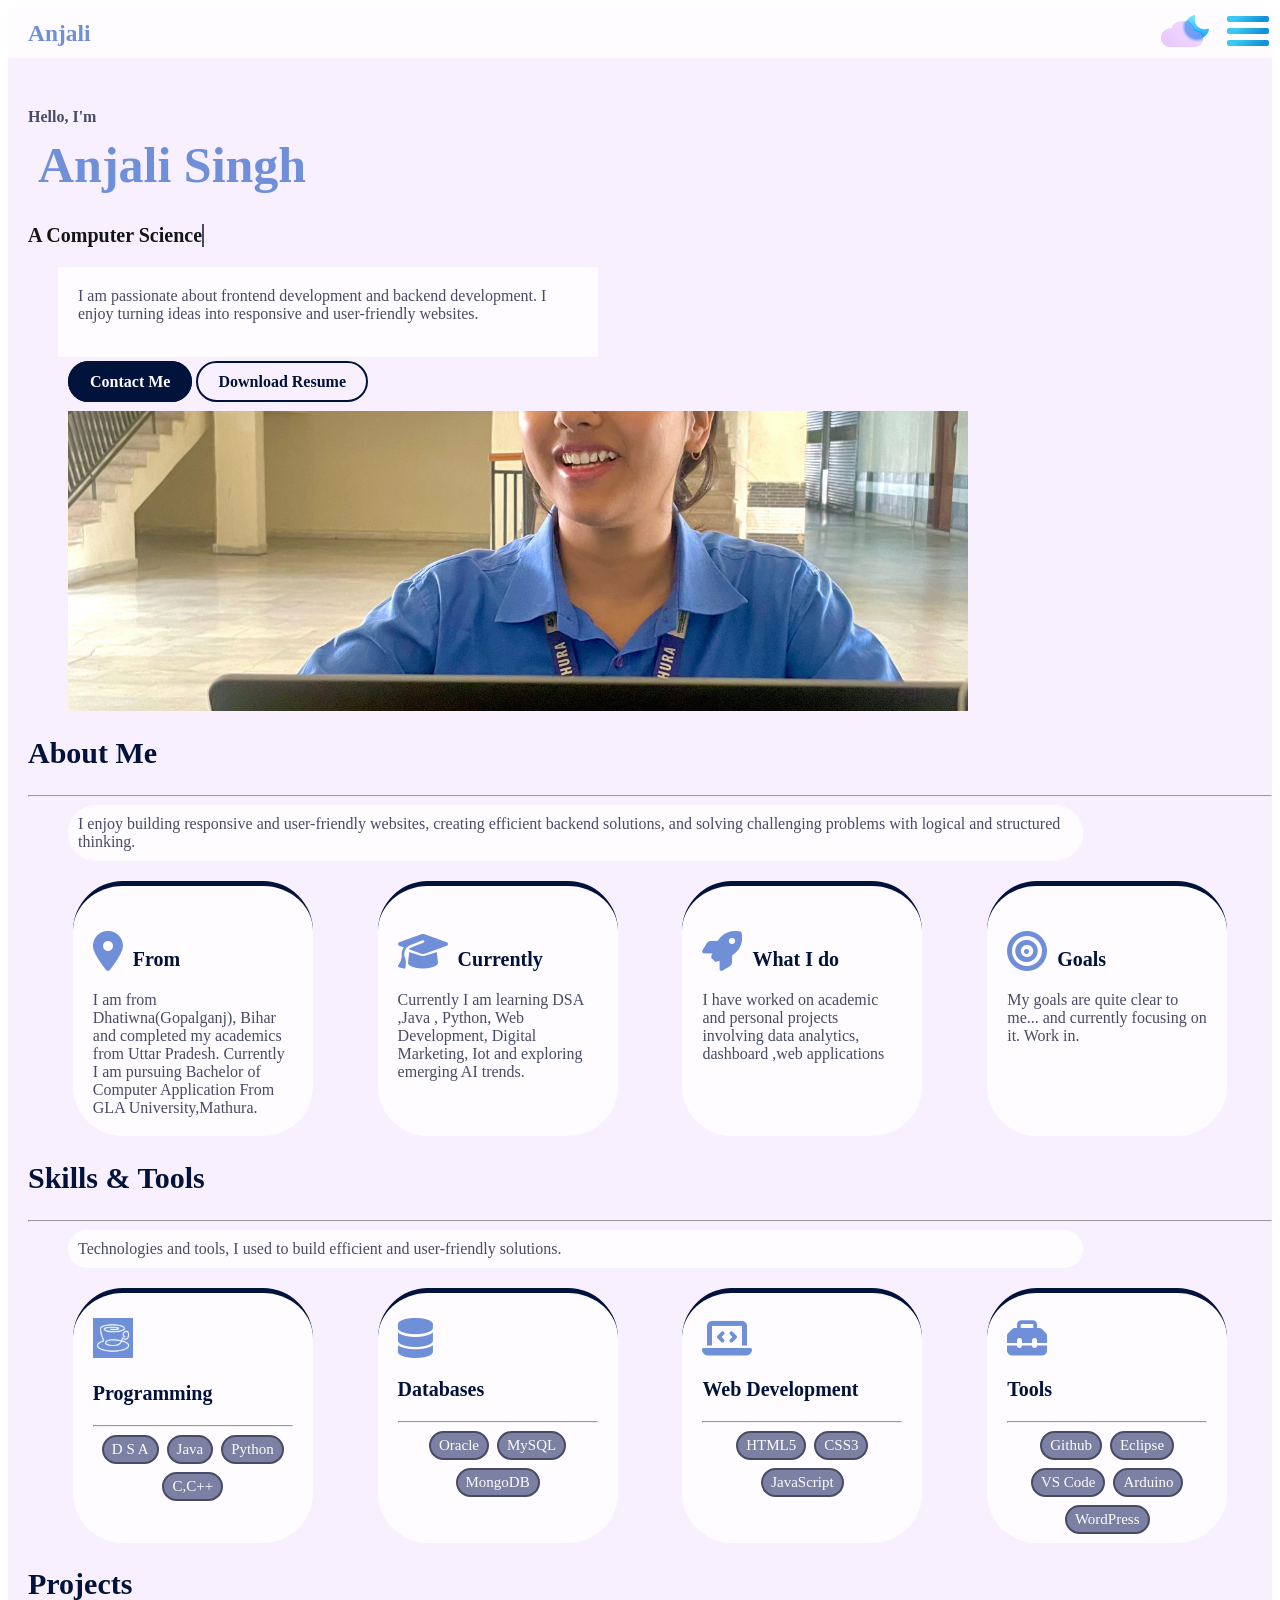
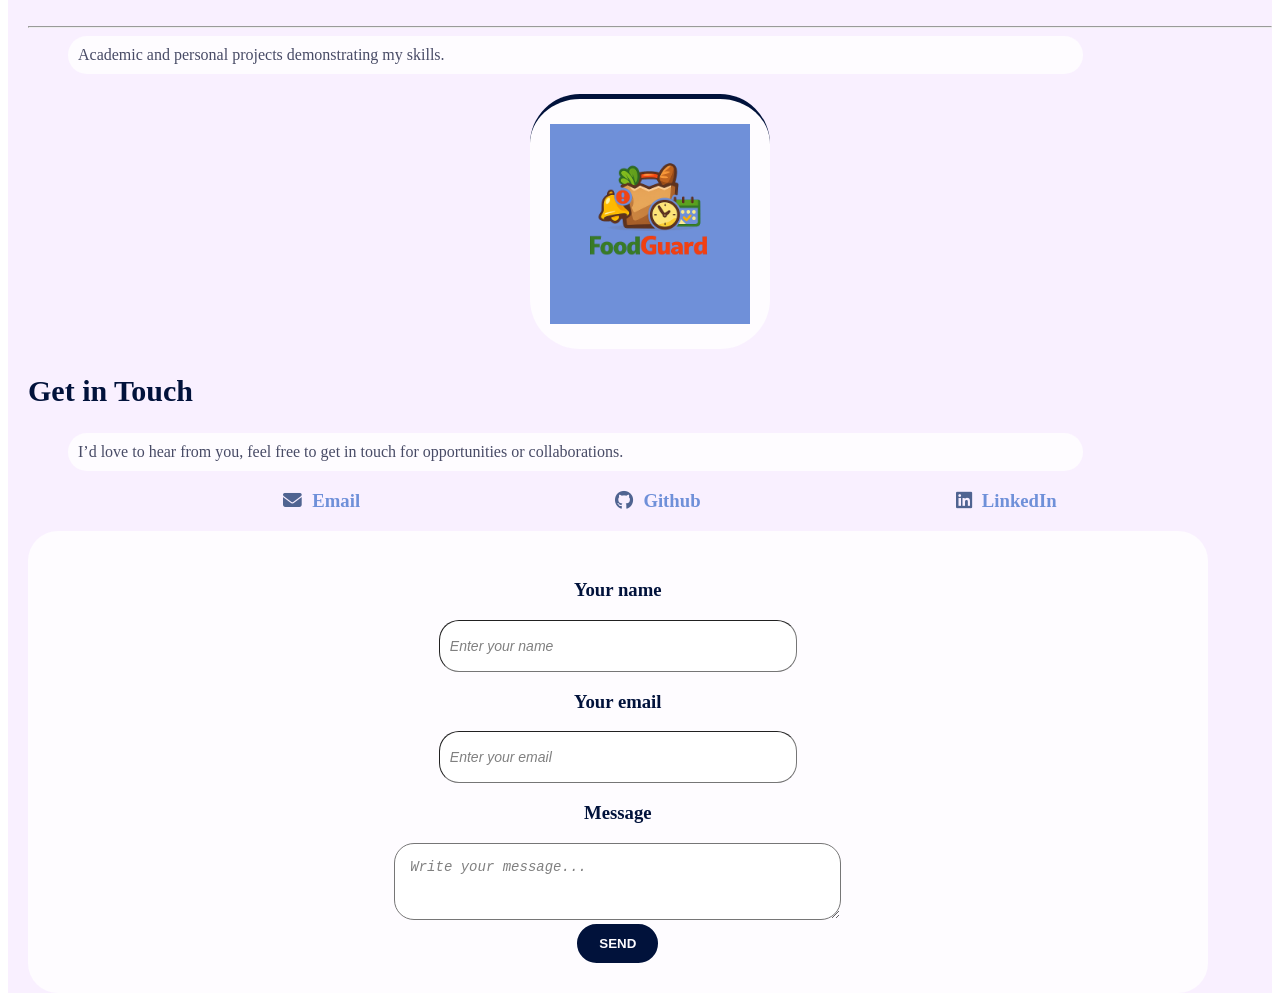
==== index.html @ d3b1bc16 "Add files via upload" ====
<!DOCTYPE html>
<html lang="en">
<head>
    <meta charset="UTF-8">
    <meta name="viewport" content="width=device-width, initial-scale=1.0">
    <title>Document</title>
    <link rel="stylesheet" href="style.css">
        <script>
document.addEventListener("DOMContentLoaded", function () {
    const texts = [
        " Computer Science Student",
        " Frontend Developer",
        " Backend Developer",
        " Problem Solver",
        " Logic Builder"
    ];

    let index = 0;
    let charIndex = 0;
    const textElement = document.getElementById("changing-text");

    function type() {
        if (charIndex < texts[index].length) {
            textElement.textContent += texts[index].charAt(charIndex);
            charIndex++;
            setTimeout(type, 100);
        } else {
            setTimeout(erase, 1500); // wait 1.5s before erase
        }
    }

    function erase() {
        if (charIndex > 0) {
            textElement.textContent = texts[index].substring(0, charIndex - 1);
            charIndex--;
            setTimeout(erase, 50);
        } else {
            // Cursor stays at same position, next word starts from same spot
            index = (index + 1) % texts.length;
            setTimeout(type, 500); // small delay before typing next
        }
    }

    type(); // start typing
});
</script>


    <script>
    let menuOpen = false;

    function toggleMenu() {
        const menu = document.getElementById("sideMenu");

        if (menuOpen) {
            menu.style.right = "-250px";
        } else {
            menu.style.right = "0";
        }

        menuOpen = !menuOpen;
    }

    function closeMenu() {
        document.getElementById("sideMenu").style.right = "-250px";
        menuOpen = false;
    }
</script>
<link rel="stylesheet" href="https://cdnjs.cloudflare.com/ajax/libs/font-awesome/6.5.1/css/all.min.css">

</head>

<body>
    <div class="Container">
        <div class="Header">
            <div class="Bar">
                <div class="Name">
                    <H3>Anjali</H3>
                </div>
                <div class="Mode">
                    <img src="icons8-night-48.png" alt="">
                </div>
                <div class="Menu" onclick="toggleMenu()">
                    <img src="icons8-menu-48.png" alt="">

                </div>
            </div>
        </div>
        <div id="sideMenu" class="side-menu">
            <a href="#home" onclick="closeMenu()">Home</a>
            <a href="#about" onclick="closeMenu()">About</a>
            <a href="#skills" onclick="closeMenu()">Skills</a>
            <a href="#projects" onclick="closeMenu()">Projects</a>
            <a href="#contact" onclick="closeMenu()">Contact</a>
        </div>

        <div class="Main">
            <section id="home">
                <h4>Hello, I'm</h4>
                <h1>Anjali Singh</h1>
                <p class="intro-line">
                    A&nbsp; <span id="changing-text"></span>
                </p>
                <p id="contents">
                    I am passionate about frontend development and backend development. I enjoy turning ideas into responsive and user-friendly websites.
                </p>
                <div class="button">
                    <a href="#contact" class="b1">Contact Me</a>
                    <a href="Anjali singh (RESUME).pdf" download class="b2">
                        Download Resume
                    </a>
                </div>
                <div class="image">
                    <img src="IMG2.png" alt="">
                </div>
            </section>
            <section id="about">
                <h2 id="Headings">About Me</h2><hr>
                <p id="content">I enjoy building responsive and user-friendly websites, creating efficient backend solutions, 
                    and solving challenging problems with logical and structured thinking.
                </p>
                <div class="box">
                    <div class="boxes">
                        <h3><i class="fas fa-location-dot"></i>From</h3>
                        <p>I am from Dhatiwna(Gopalganj), Bihar and completed my academics from Uttar Pradesh. 
                        Currently I am pursuing Bachelor of Computer Application From GLA University,Mathura.</p>
                    </div>
                    <div class="boxes">
                        <h3><i class="fas fa-graduation-cap"></i>Currently</h3>
                        <p>
                        Currently I am learning DSA ,Java , Python, Web Development, Digital Marketing, Iot and exploring emerging AI trends.</p> </div>
                    <div class="boxes">
                        <h3><i class="fas fa-rocket"></i>What I do</h3>
                        <p>I have worked on academic and personal projects involving data analytics, dashboard ,web applications </p> </div>
                    <div class="boxes">
                        <h3><i class="fas fa-bullseye"></i>Goals</h3>
                        <p>My goals are quite clear to me... and currently focusing on it. Work in.</p></div>
                </div>
            </section>
            <section id="skills">
                <h2 id="Headings">Skills & Tools</h2><hr>
                <p id="content">Technologies and tools, I used to build efficient and user-friendly solutions.
                </p>
                <div class="box">
                    <div class="boxes">
                        <img src="icons8-cafe-64 (1).png" alt="">
                        <h3>Programming</h3><hr>
                        <div class="name">
                            <div class="names">D S A</div>
                            <div class="names">Java</div>
                            <div class="names">Python</div>
                            <div class="names">C,C++</div>
                        </div>
                    </div>
                    <div class="boxes">
                        <i class="fa-solid fa-database"></i>
                        <h3>Databases</h3><hr>
                        <div class="name">
                            <div class="names">Oracle</div>
                            <div class="names">MySQL</div>
                            <div class="names">MongoDB</div>
                        </div>
                    </div>
                    <div class="boxes">
                        <i class="fa-solid fa-laptop-code web-icon"></i> 
                        <H3>Web Development</H3><hr>
                        <div class="name">
                            <div class="names">HTML5</div>
                            <div class="names">CSS3</div>
                            <div class="names">JavaScript</div>
                        </div>
                    </div>
                    <div class="boxes">
                        <i class="fa-solid fa-toolbox tools-icon"></i>

                        <h3>Tools</h3><hr>
                        <div class="name">
                            <div class="names">Github</div>
                            <div class="names">Eclipse</div>
                            <div class="names">VS Code</div>
                            <div class="names">Arduino</div>
                            <div class="names">WordPress</div>
                        </div>
                    </div>
                </div>
            </section>
            <section id="projects">
                <h2 id="Headings">Projects</h2><hr>
                <p id="content">Academic and personal projects demonstrating my skills.
                </p>
                <div class="box">
                <div class="boxes">
                    <div class="img">
                        <a href="foodguard.html"><img src="logo.png" alt="Foodguard"></a>
                    </div>
               </div>
               </div>
            </section>
            <section id="Get">
                <h2 id="Headings">Get in Touch</h2>
                <p id="content">I’d love to hear from you, feel free to get in touch for opportunities or collaborations.
                </p>
                <div class="profiles">
                <h3>
                    <a href="#contact" target="_blank" rel="noopener noreferrer">
                        <i class="fa-solid fa-envelope email"></i>Email
                    </a>
                    </h3>

                    <h3>
                    <a href="https://github.com/dashboard" target="_blank" rel="noopener noreferrer">
                        <i class="fa-brands fa-github"></i>Github
                    </a>
                    </h3>

                    <h3>
                    <a href="https://www.linkedin.com/feed/" target="_blank" rel="noopener noreferrer">
                        <i class="fa-brands fa-linkedin"></i>LinkedIn
                    </a>
                    </h3>
                </div>
            </section>
            <section id="contact">
            <div class="contact">

                <form action="https://formsubmit.co/rumjhumsingh355@gmail.com" method="POST">

                <h3>Your name</h3>
                <input type="text" name="name" placeholder="Enter your name" required>

                <h3>Your email</h3>
                <input type="email" name="email" placeholder="Enter your email" required>

                <h3>Message</h3>
                <textarea name="message" rows="3" cols="50" placeholder="Write your message..." required></textarea><br>

                <!-- Hidden settings -->
                <input type="hidden" name="_subject" value="New message from your website!">
                <input type="hidden" name="_captcha" value="false">
                <input type="hidden" name="_template" value="table">
                <input type="hidden" name="_next" value="https://vish-as09.github.io/Portfolio/#contact">

                <button type="submit" class="b1">SEND</button>

                </form>

            </div>
            </section>


        </div>
        <div class="Footer"></div>
    </div>
</body>
</html>
---- style.css ----
html {
    scroll-behavior: smooth;
}
a{
    text-decoration: none;
}
.Container{
    margin: 0%;
    padding: 0%;
    background-color: #F9F0FF;
    min-height: 100vh;
}
#contents{ 
    margin-left: 30px;
    padding: 20px;
    height: 50px;
    width: 500px;
    background-color: #FEFCFF;
}
.Bar{
    margin-top: 0%;
    height: 50px;
    align-items: center;
    background-color: #FEFCFF;
    display: flex;
}
.Name{
    margin-left: 20px;
    font-size: 20px;
    color: #6F90D9;
}
.Mode{
    margin-left: auto; 
}
.Menu{
    margin-left: 15px;
}
.Main{
    margin-left: 20px;
    color: #484B66;
}
.Main h1{
     margin: 10px;     
    color: #6F90D9;
    font-size: 50px;
}
.Main h4{
    margin-bottom: 0%;
    margin-top: 50px;
}
.intro-line {
    margin-top: 30px;
    font-size: 20px;
    font-weight: bold;
    color: rgb(22, 21, 21);
    display: flex;
    align-items: center; /* vertically center */
    flex-wrap: nowrap;
    
}
#changing-text {
  font-size: 20px;
    display: inline;
    border-right: 2px solid #484B66; 
    white-space: nowrap;
    overflow: hidden;
    animation: blink 0.7s step-end infinite;
}

/* Blinking cursor animation */
@keyframes blink {
    50% { border-color: transparent; }
}

.side-menu {
    height: 20%;
    width: 200px;
    position: fixed;
    top: 60px;
    right: -250px;       
    background-color: #FEFCFF;
    padding-top: 15px;
    justify-content: space-evenly;
    transition: 0.4s;
    display: flex;
    flex-direction: column;
    z-index: 1000;
    text-align: center;
    color: #6F90D9;
}
.side-menu a{
    text-decoration: none;
}
.button{
    margin-left: 40px;
}
.b1{
    background-color:#01123B; 
    color:#FEFCFF;  
    font-weight: bold;            
    padding: 10px 20px;
    border-radius:30px;
    border: 2px solid #01123B;
}
.b2{
    background-color: transparent; 
    color: #01123B;  
    font-weight: bold;            
    padding: 10px 20px;
    border-radius:30px;;
    border: 2px solid #01123B;
}
.b1:hover{
    background-color: transparent; 
    color: #01123B;
}
.b2:hover{
    background-color: #01123B;
    color: #FEFCFF;
}
.image img{
    margin-top: 20px;
    margin-left: 40px;
    height:300px;
    width: 900px;
    object-fit: cover;
    display: block;
}
H2{
    color:#01123B;
    font-size:30px;
}
#content{
    margin: 0%;
    padding: 10px;
    margin-left: 40px;
    background-color: #FEFCFF;
    border-radius: 30px;
    width: 80%;
}
#content p{
    margin-bottom: 20px;
}
.box{
    display: flex;
    justify-content:space-evenly;
    gap:20px;
    margin-bottom: 10px;
    margin-top: 20px;
}
.boxes{
    height: 200px;
    width: 200px;
    padding: 25px 20px;
    border-width: 5px 0px 0px 0px;
    border-style: solid;
    border-color: #01123B;
    border-radius: 50px;
    background-color: #FEFCFF;
}
.boxes img{
    height: 40px;
    background-color: #6F90D9;
}
.boxes i{
    font-size: 40px;
    color:  #6F90D9;
    margin-right: 10px;
}
.boxes h3{
    color: #01123B;
    font-size: 20px;
    text-align-last:left ;
}
.name {
    margin-top: 10px;
    display: flex;
    flex-wrap: wrap;
    justify-content: center;
    gap: 8px;
    overflow: hidden;
    margin-top: 5px;
}

.names {
    background-color: #7C80A2;
    color: #FEFCFF;
    padding: 4px 8px;
    border-radius: 10px;
    font-size: 15px;
    white-space: nowrap;
    border:2px solid #484B66;
    border-radius: 30px;
    font-weight: 500;
}
#Get i{
    margin-left: 40px;
    margin-right: 10px;
    color: #506491;
}
#Get a{
    color: #6F90D9;
}
.contact{
    background-color: #FEFCFF;
    color: #01123B;
    margin: 0%;
    padding: 30px;
    text-align: center;
    width: 90%;
    border-radius: 30px;
}

.contact textarea{
    border-radius: 20px;
    padding: 15px;
}
.contact input{
    padding: 10px;
    margin-top: 0%;
    margin-bottom: 0%;
    height: 30px;
    width: 30%;
    border-width: 1px;
    border-radius: 20px;
}
::placeholder {
  color: gray;
  font-size: 14px;
  font-style: italic;
  margin-left: 20px;
}
.profiles{
    display: flex;
    justify-content:space-evenly;
}
/*project boxes images*/
.img img {
    height: 200px;   /* change as you want */
    width: 100%;
    object-fit: contain;
}
/* ================= MOBILE RESPONSIVE ================= */

@media (max-width: 768px) {

    .Main {
        margin-left: 10px;
        margin-right: 10px;
    }

    /* Hero Section */
    .Main h1 {
        font-size: 32px;
        text-align: center;
    }

    .intro-line {
        flex-wrap: wrap;
        justify-content: center;
        text-align: center;
    }

    #contents {
        width: 100%;
        height: auto;
        margin: 10px 0;
    }

    /* Buttons */
    .button {
        margin-left: 0;
        display: flex;
        flex-direction: column;
        gap: 10px;
        align-items: center;
    }

    .b1, .b2 {
        width: 80%;
        text-align: center;
    }

    /* Image */
    .image img {
        width: 100%;
        height: auto;
        margin-left: 0;
    }

    /* Sections */
    #content {
        width: 100%;
        margin-left: 0;
    }

    /* Boxes */
    .box {
        flex-direction: column;
        align-items: center;
    }

    .boxes {
        width: 90%;
        height: auto;
    }

    /* Skills tags */
    .name {
        justify-content: center;
    }

    /* Contact */
    .contact {
        width: 100%;
        padding: 15px;
    }

    .contact input {
        width: 90%;
    }

    .contact textarea {
        width: 90%;
    }

    /* Profiles */
    .profiles {
        flex-direction: column;
        gap: 10px;
        align-items: center;
    }

    /* Sidebar menu full width */
    .side-menu {
        width: 100%;
        right: -100%;
    }

}
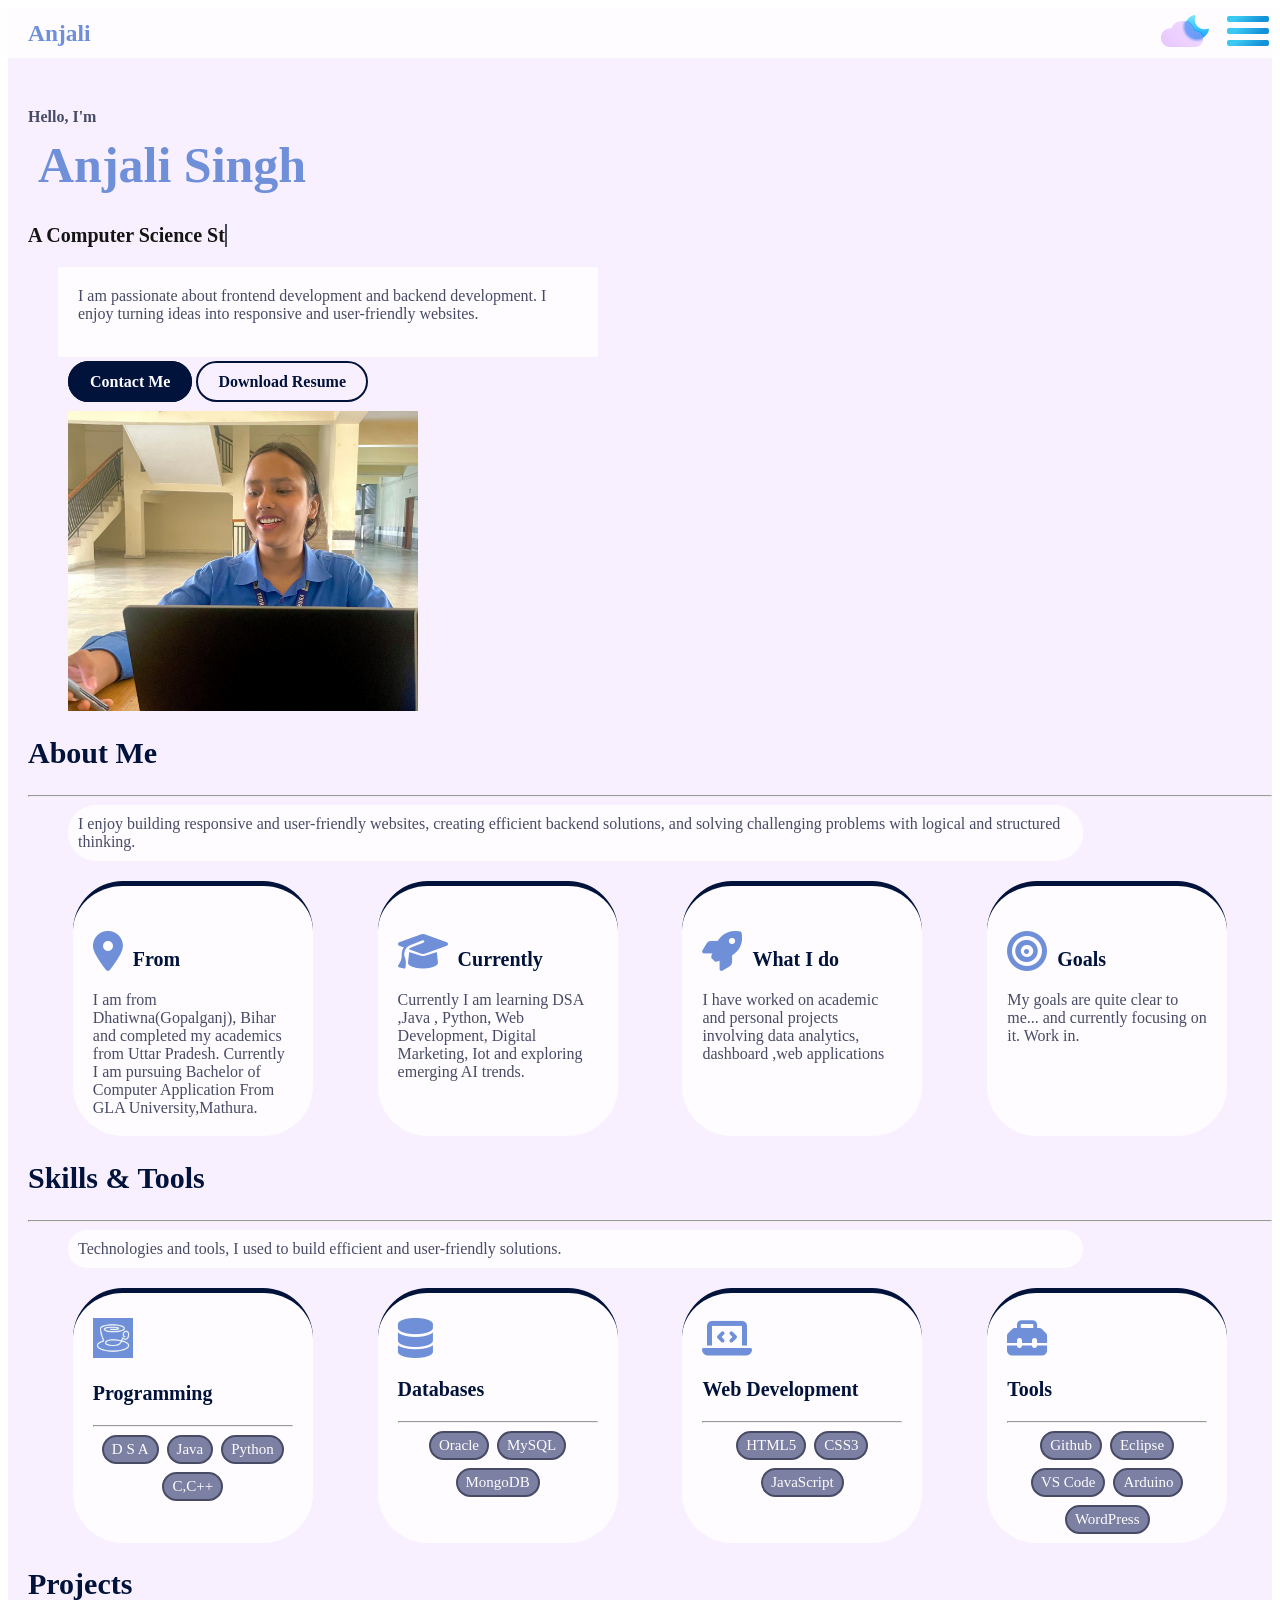
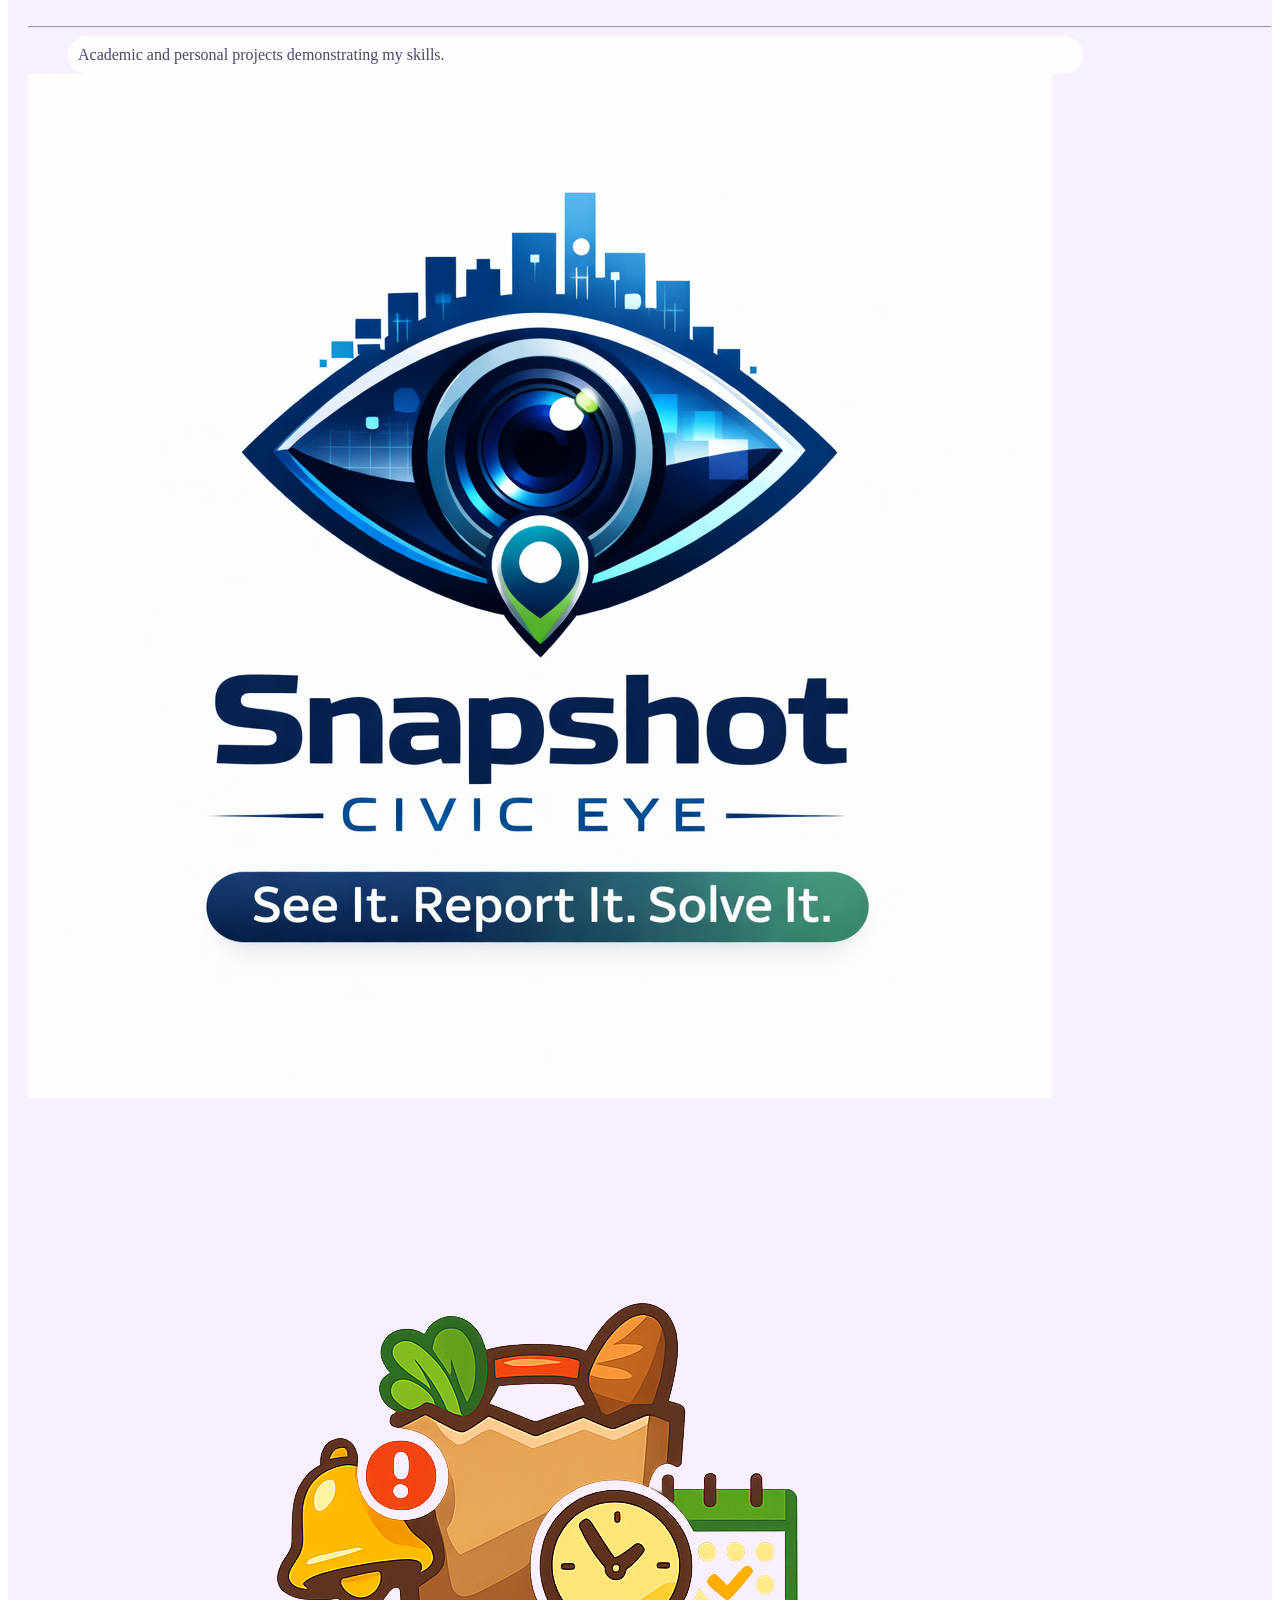
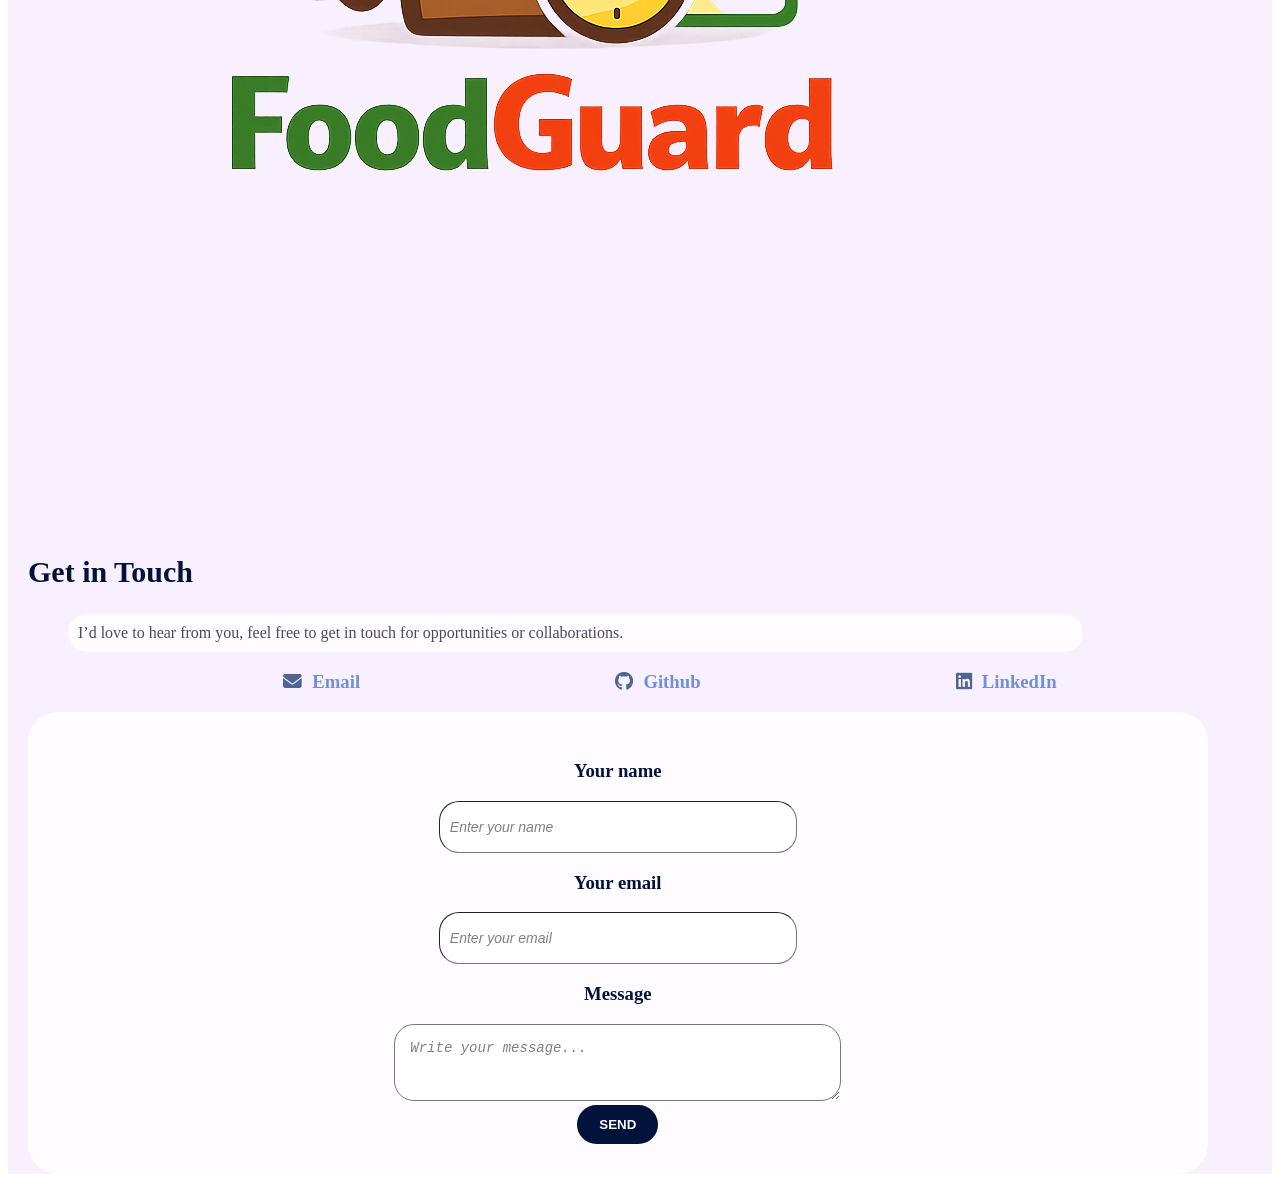
==== commit 43c9b376: "Update index.html" ====
--- a/index.html
+++ b/index.html
@@ -4,7 +4,11 @@
     <meta charset="UTF-8">
     <meta name="viewport" content="width=device-width, initial-scale=1.0">
     <title>Document</title>
+    <script>
+        document.documentElement.setAttribute("data-theme", localStorage.getItem("theme") || "light");
+    </script>
     <link rel="stylesheet" href="style.css">
+    <script src="theme.js" defer></script>
         <script>
 document.addEventListener("DOMContentLoaded", function () {
     const texts = [
@@ -51,18 +55,12 @@
 
     function toggleMenu() {
         const menu = document.getElementById("sideMenu");
-
-        if (menuOpen) {
-            menu.style.right = "-250px";
-        } else {
-            menu.style.right = "0";
-        }
-
+        menu.classList.toggle("open");
         menuOpen = !menuOpen;
     }
 
     function closeMenu() {
-        document.getElementById("sideMenu").style.right = "-250px";
+        document.getElementById("sideMenu").classList.remove("open");
         menuOpen = false;
     }
 </script>
@@ -78,7 +76,7 @@
                     <H3>Anjali</H3>
                 </div>
                 <div class="Mode">
-                    <img src="icons8-night-48.png" alt="">
+                    <img src="icons8-night-48.png" alt="Switch to dark mode">
                 </div>
                 <div class="Menu" onclick="toggleMenu()">
                     <img src="icons8-menu-48.png" alt="">
@@ -188,13 +186,18 @@
                 <h2 id="Headings">Projects</h2><hr>
                 <p id="content">Academic and personal projects demonstrating my skills.
                 </p>
-                <div class="box">
-                <div class="boxes">
-                    <div class="img">
-                        <a href="foodguard.html"><img src="logo.png" alt="Foodguard"></a>
-                    </div>
-               </div>
-               </div>
+                <div class="project-box">
+                    <div class="project-card">
+                        <a href="snapshot.html">
+                            <img src="logo2.png" alt="Snapshot">
+                        </a>
+                    </div>
+                    <div class="project-card">
+                        <a href="foodguard.html">
+                            <img src="logo.png" alt="Foodguard">
+                        </a>
+                    </div>
+                </div>
             </section>
             <section id="Get">
                 <h2 id="Headings">Get in Touch</h2>
--- a/style.css
+++ b/style.css
@@ -123,7 +123,7 @@
     margin-top: 20px;
     margin-left: 40px;
     height:300px;
-    width: 900px;
+    width: 350px;
     object-fit: cover;
     display: block;
 }
@@ -338,4 +338,4 @@
         right: -100%;
     }
 
-}+}
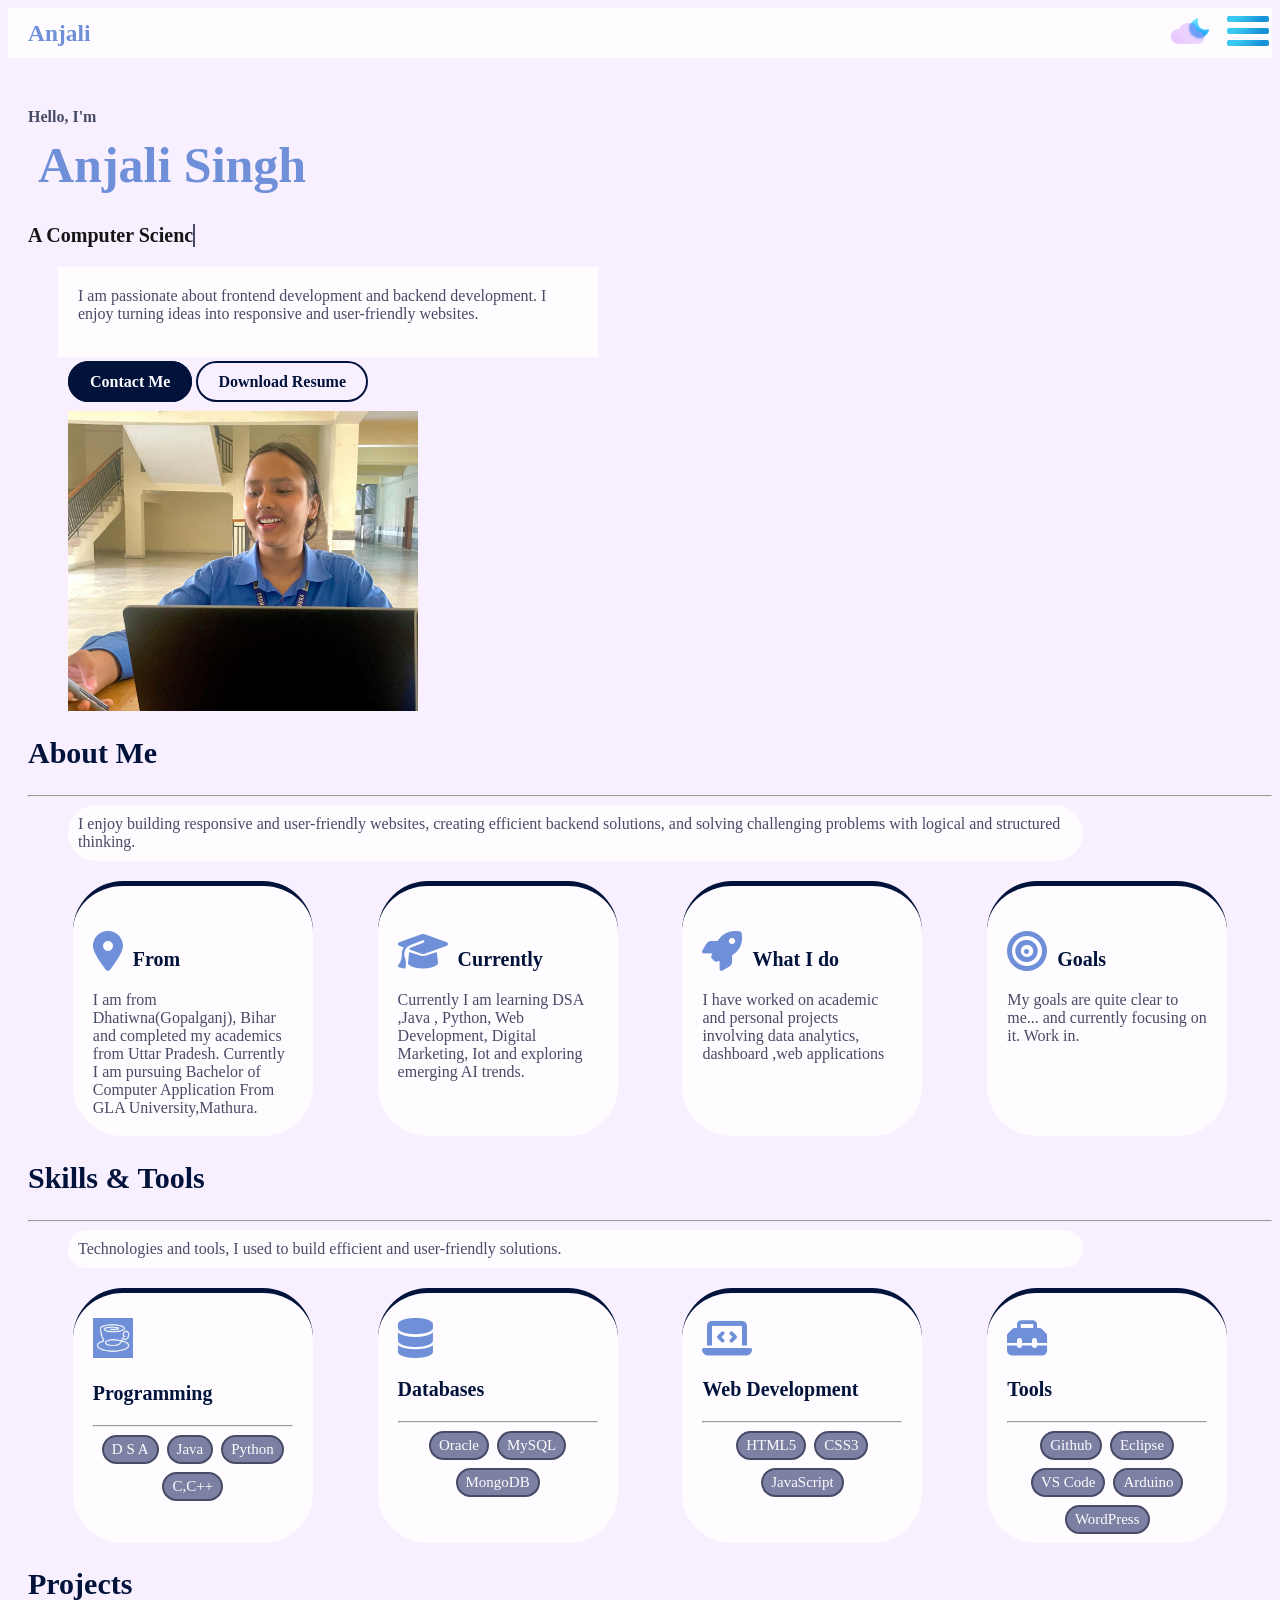
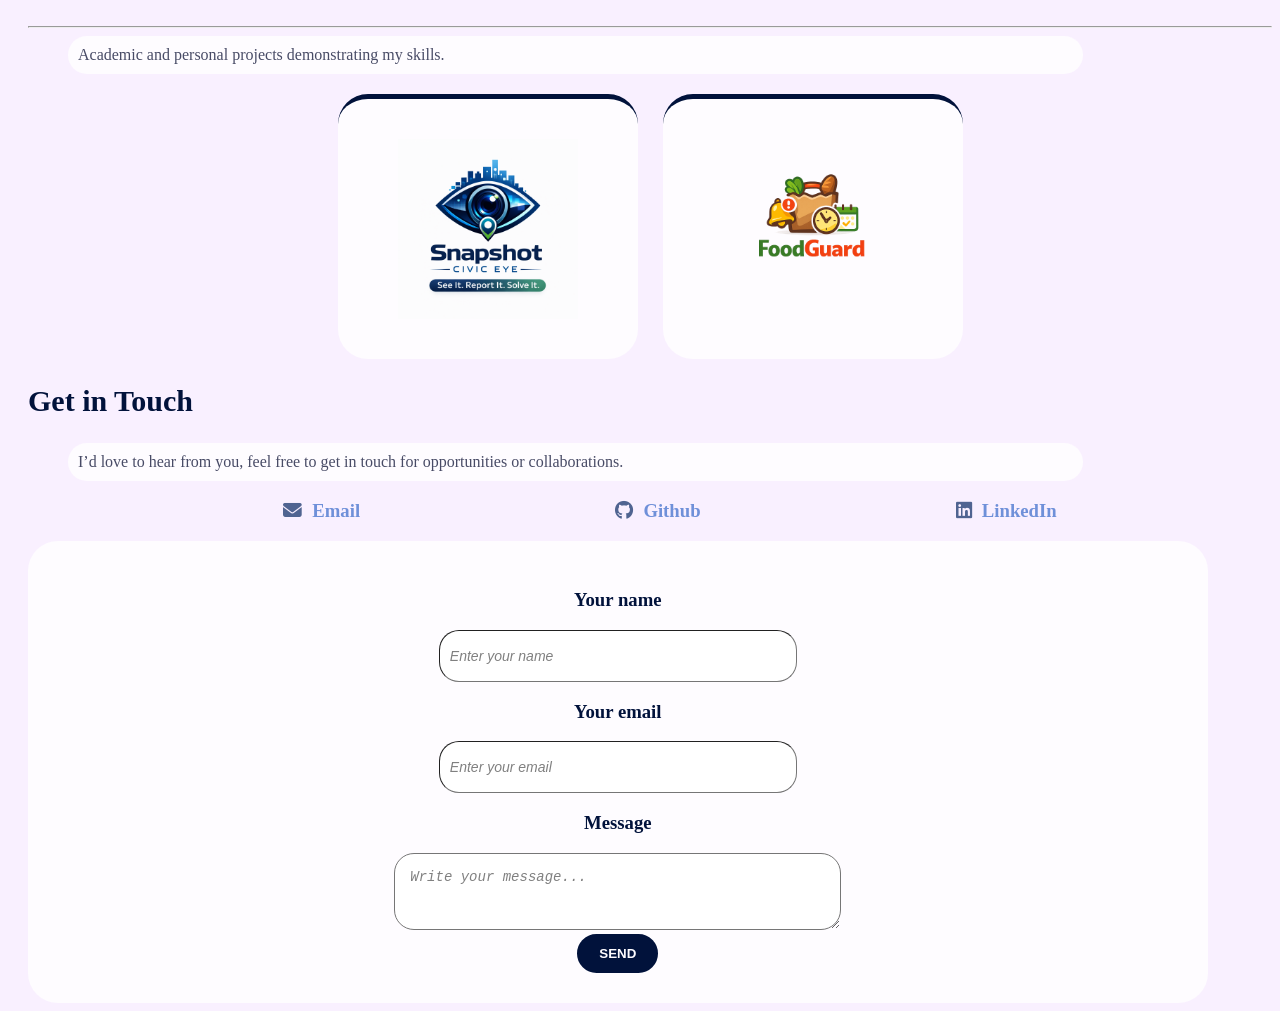
==== commit 9236c41b: "Update index.html" ====
--- a/index.html
+++ b/index.html
@@ -188,7 +188,7 @@
                 </p>
                 <div class="project-box">
                     <div class="project-card">
-                        <a href="snapshot.html">
+                        <a href="Snapshot.html">
                             <img src="logo2.png" alt="Snapshot">
                         </a>
                     </div>
--- a/style.css
+++ b/style.css
@@ -2,6 +2,11 @@
 html {
     scroll-behavior: smooth;
 }
+
+body {
+    background-color: #F9F0FF;
+}
+
 a{
     text-decoration: none;
 }
@@ -32,6 +37,12 @@
 }
 .Mode{
     margin-left: auto; 
+    cursor: pointer;
+}
+.Mode img {
+    width: 38px;
+    height: 38px;
+    object-fit: contain;
 }
 .Menu{
     margin-left: 15px;
@@ -89,8 +100,13 @@
     text-align: center;
     color: #6F90D9;
 }
+.side-menu.open {
+    right: 0;
+}
 .side-menu a{
     text-decoration: none;
+    color: #6F90D9;
+    font-weight: 500;
 }
 .button{
     margin-left: 40px;
@@ -236,11 +252,128 @@
     justify-content:space-evenly;
 }
 /*project boxes images*/
-.img img {
-    height: 200px;   /* change as you want */
+.project-box {
+    display: flex;
+    justify-content: center;
+    flex-wrap: wrap;
+    gap: 25px;
+    margin-top: 20px;
+    margin-bottom: 10px;
+}
+
+.project-card {
+    width: 260px;
+    height: 220px;
+    padding: 20px;
+    border-width: 5px 0 0 0;
+    border-style: solid;
+    border-color: #01123B;
+    border-radius: 30px;
+    background-color: #FEFCFF;
+    display: flex;
+    align-items: center;
+    justify-content: center;
+    transition: 0.3s;
+}
+
+.project-card:hover {
+    transform: translateY(-5px);
+    box-shadow: 0 8px 18px rgba(0,0,0,0.12);
+}
+
+.project-card a {
     width: 100%;
+    height: 100%;
+    display: flex;
+    align-items: center;
+    justify-content: center;
+}
+
+.project-card img {
+    max-width: 100%;
+    max-height: 180px;
     object-fit: contain;
 }
+
+/* ================= THEME TOGGLE ================= */
+[data-theme="dark"] body,
+[data-theme="dark"] .Container {
+    background-color: #111827;
+}
+
+[data-theme="dark"] .Bar,
+[data-theme="dark"] .side-menu,
+[data-theme="dark"] #contents,
+[data-theme="dark"] #content,
+[data-theme="dark"] .boxes,
+[data-theme="dark"] .contact,
+[data-theme="dark"] .project-card {
+    background-color: #1F2937;
+}
+
+[data-theme="dark"] .Main,
+[data-theme="dark"] #contents,
+[data-theme="dark"] #content,
+[data-theme="dark"] .boxes,
+[data-theme="dark"] .contact {
+    color: #E5E7EB;
+}
+
+[data-theme="dark"] .Name,
+[data-theme="dark"] .Main h1,
+[data-theme="dark"] .side-menu,
+[data-theme="dark"] .side-menu a,
+[data-theme="dark"] #Get a,
+[data-theme="dark"] .boxes i {
+    color: #A5B4FC;
+}
+
+[data-theme="dark"] h2,
+[data-theme="dark"] .boxes h3,
+[data-theme="dark"] .intro-line {
+    color: #F9FAFB;
+}
+
+[data-theme="dark"] .boxes,
+[data-theme="dark"] .project-card {
+    border-color: #93C5FD;
+}
+
+[data-theme="dark"] .b1,
+[data-theme="dark"] .b2:hover {
+    background-color: #93C5FD;
+    color: #111827;
+    border-color: #93C5FD;
+}
+
+[data-theme="dark"] .b2,
+[data-theme="dark"] .b1:hover {
+    background-color: transparent;
+    color: #93C5FD;
+    border-color: #93C5FD;
+}
+
+[data-theme="dark"] .names {
+    background-color: #374151;
+    color: #F9FAFB;
+    border-color: #6B7280;
+}
+
+[data-theme="dark"] .Menu img {
+    filter: brightness(0) invert(1);
+}
+
+[data-theme="dark"] input,
+[data-theme="dark"] textarea {
+    background-color: #111827;
+    color: #F9FAFB;
+    border-color: #4B5563;
+}
+
+[data-theme="dark"] ::placeholder {
+    color: #9CA3AF;
+}
+
 /* ================= MOBILE RESPONSIVE ================= */
 
 @media (max-width: 768px) {
@@ -306,6 +439,11 @@
         height: auto;
     }
 
+    .project-card {
+        width: 90%;
+        height: 200px;
+    }
+
     /* Skills tags */
     .name {
         justify-content: center;
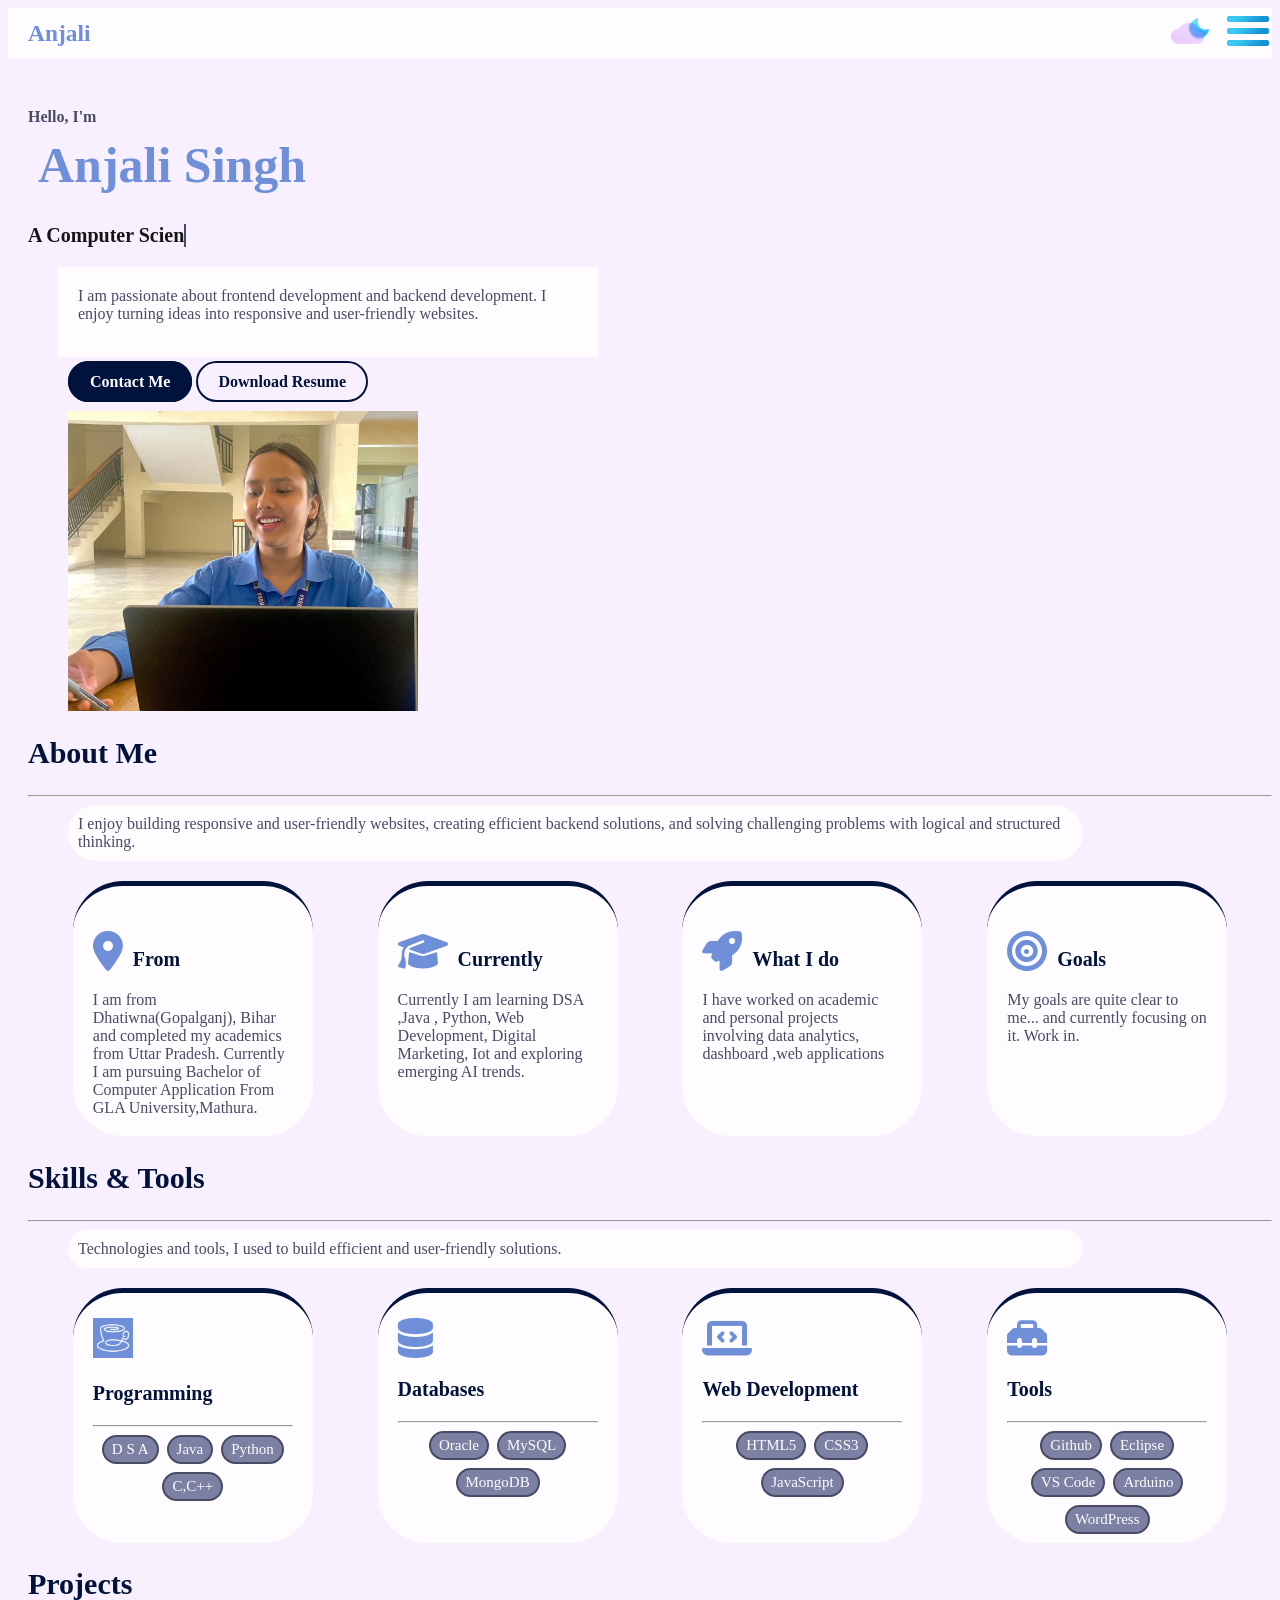
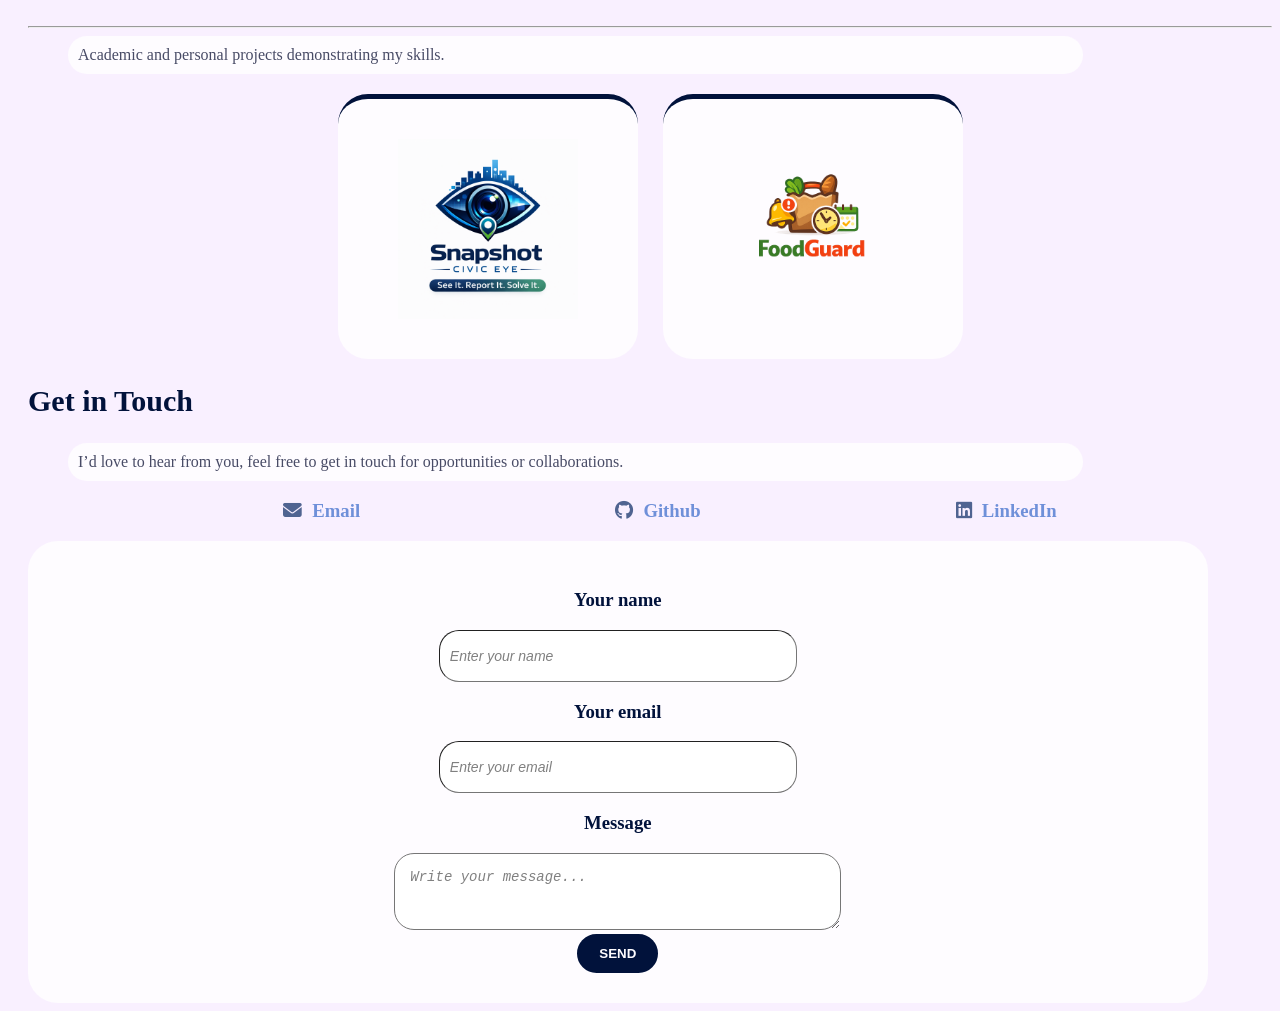
==== commit 67549ca9: "Update index.html" ====
--- a/index.html
+++ b/index.html
@@ -1,4 +1,4 @@
-<!DOCTYPE html>
+<!DOCTYPE html> 
 <html lang="en">
 <head>
     <meta charset="UTF-8">
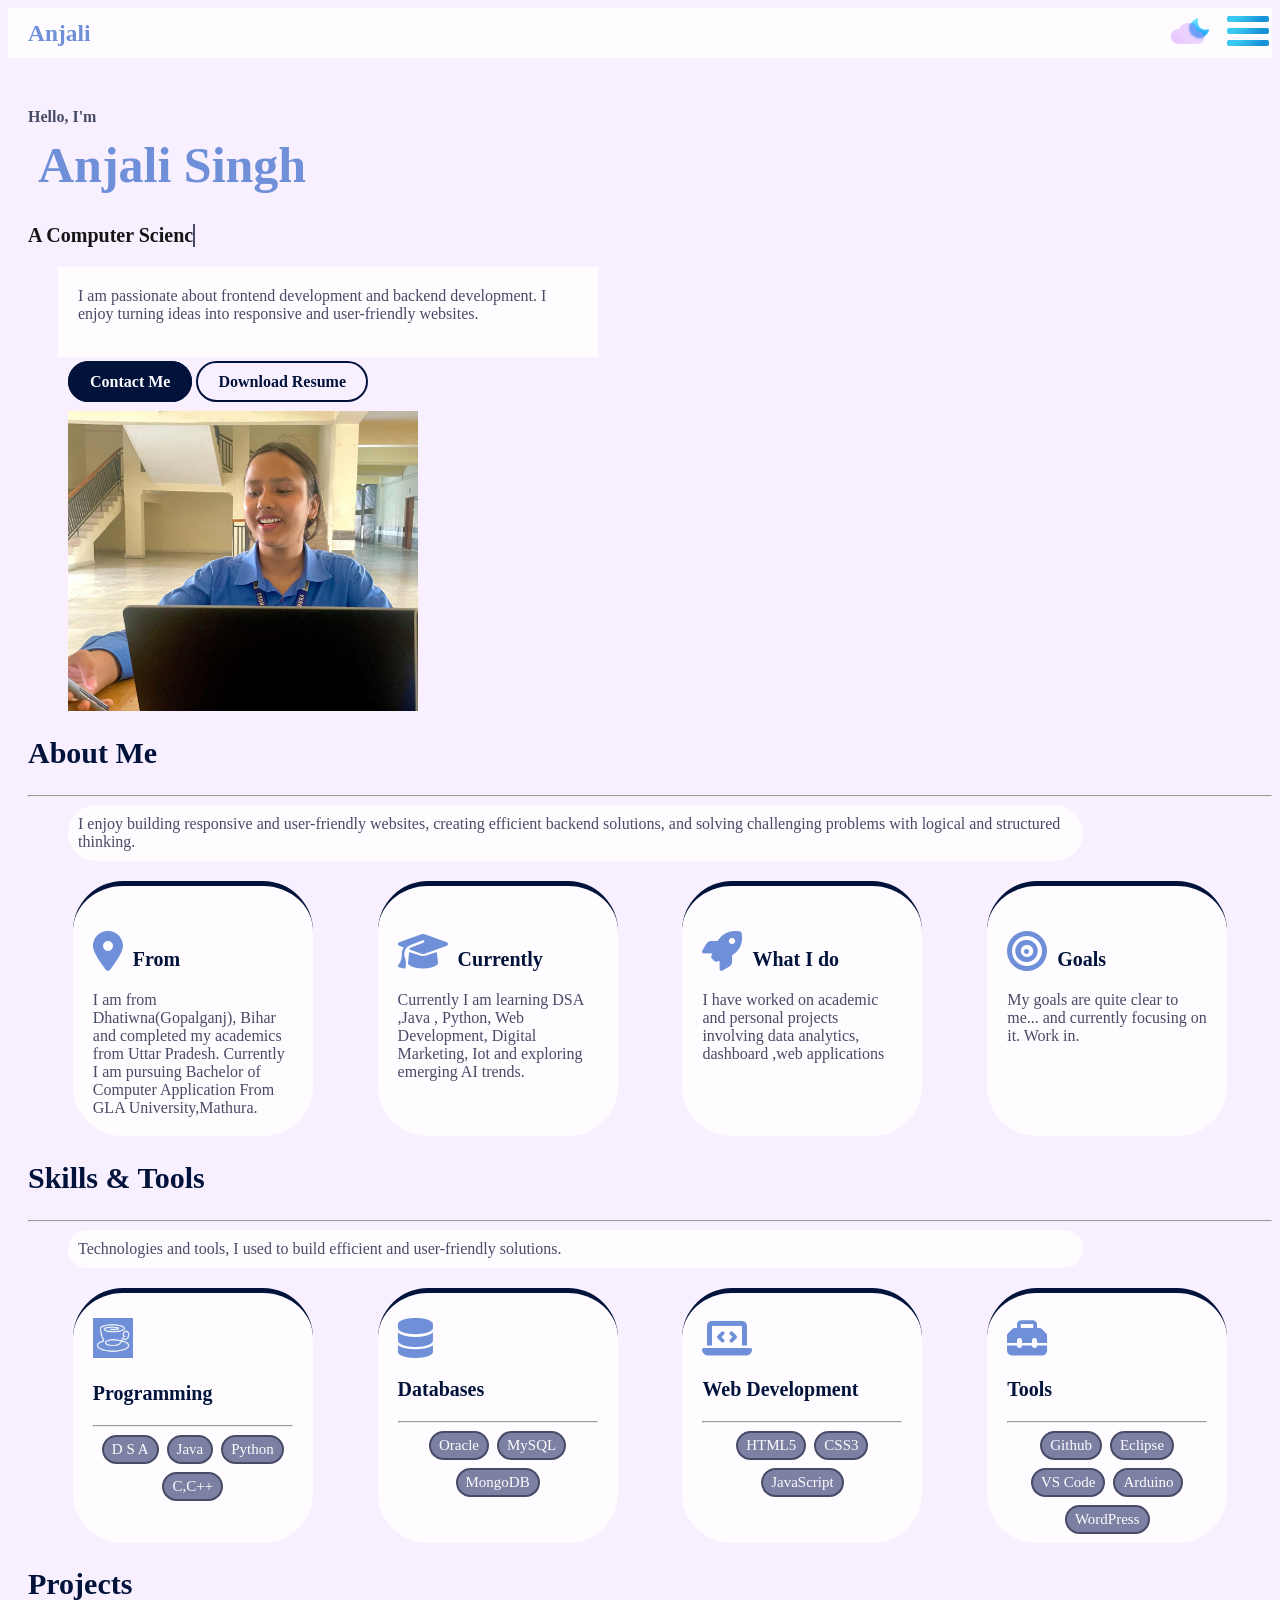
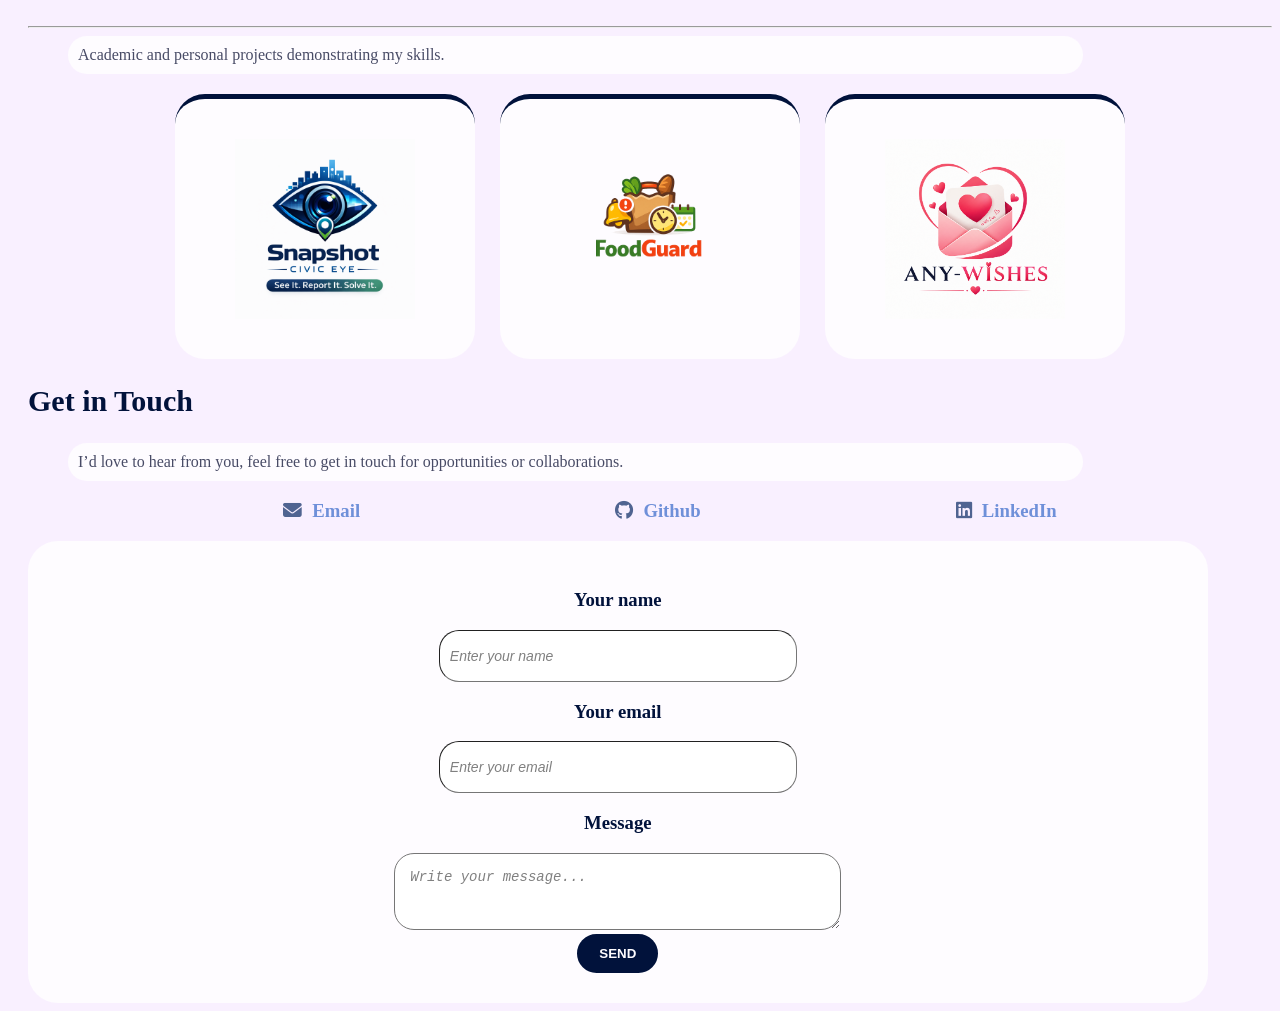
==== commit 514c449f: "Refactor index.html structure and content" ====
--- a/index.html
+++ b/index.html
@@ -197,6 +197,11 @@
                             <img src="logo.png" alt="Foodguard">
                         </a>
                     </div>
+                    <div class="project-card">
+                        <a href="Any-Wishes.html">
+                            <img src="p3-logo.png" alt="ANY_WISHES">
+                        </a>
+                    </div>
                 </div>
             </section>
             <section id="Get">
